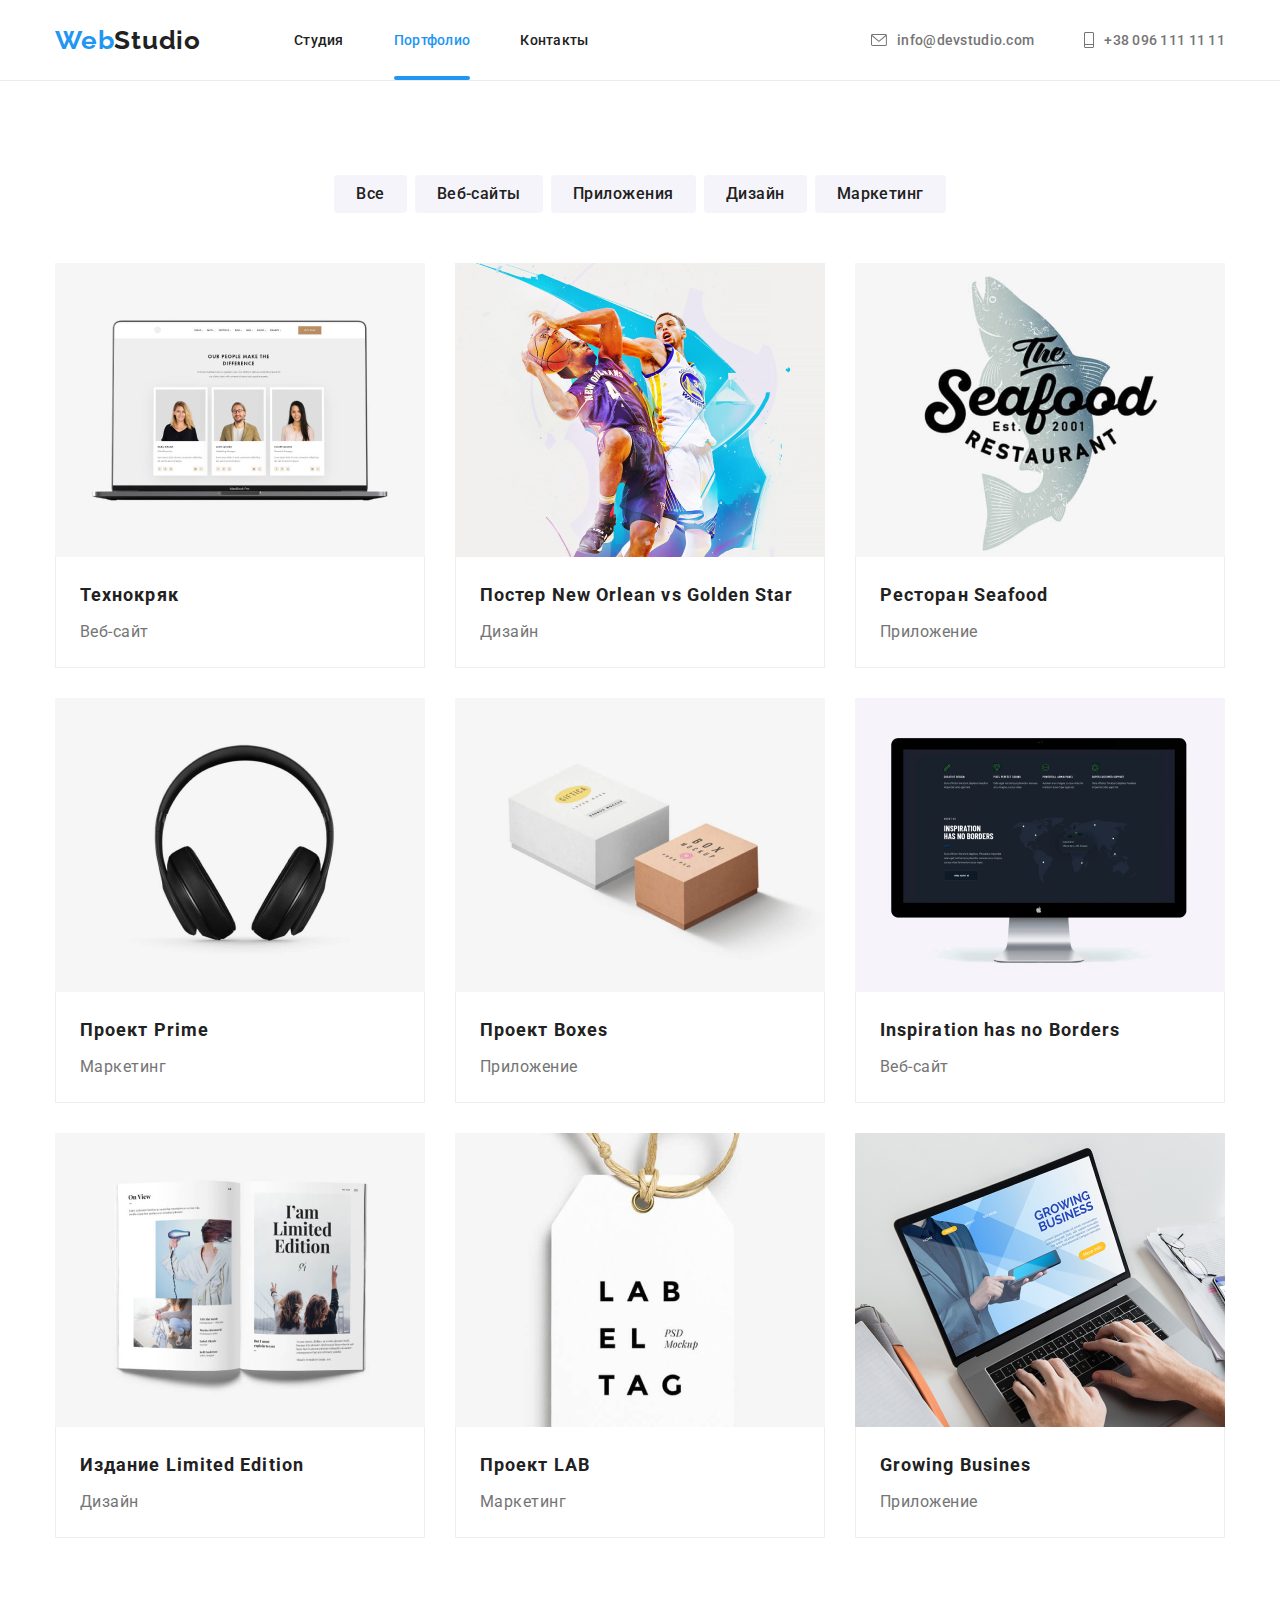
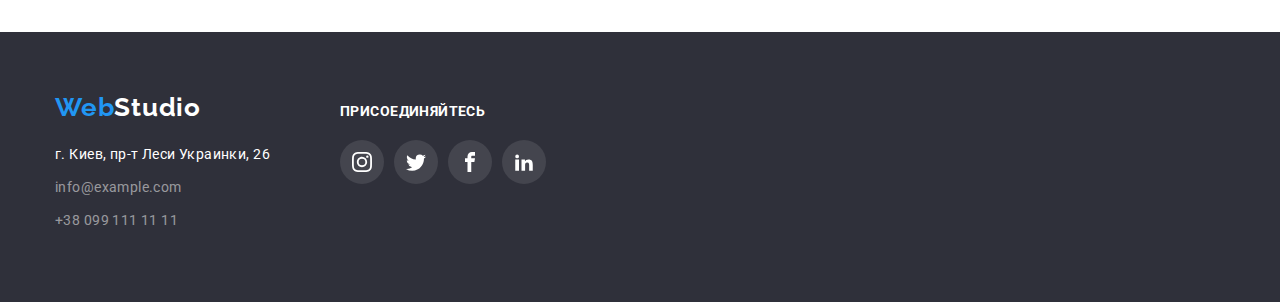
==== portfolio.html @ 1a5aabfd "2" ====
<!DOCTYPE html>
<html lang="ru">
  <head>
    <meta charset="UTF-8" />
    <title>Cтудия Портфолио</title>
    <link rel="preconnect" href="https://fonts.googleapis.com" />
    <link rel="preconnect" href="https://fonts.gstatic.com" crossorigin />
    <link
      rel="stylesheet"
      href="https://cdnjs.cloudflare.com/ajax/libs/modern-normalize/1.0.0/modern-normalize.min.css"
    />
    <link
      href="https://fonts.googleapis.com/css2?family=Raleway:wght@600;700;800&family=Roboto:wght@400;500;700;900&display=swap"
      rel="stylesheet"
    />
    <link
      rel="stylesheet"
      href="https://cdnjs.cloudflare.com/ajax/libs/modern-normalize/1.0.0/modern-normalize.min.css"
    />
    <link rel="stylesheet" href="./css/styles.css" />
  </head>

  <body>
    <!-- Логотип -->
    <header class="header">
      <div class="container nav">
        <a href="./12index.html" class="logo-header">Web<span class="studio">Studio</span></a>
        <nav class="nav">
          <ul class="nav list">
            <li class="header-navigator">
              <a href="./index.html" class="nav-info">Студия</a>
            </li>
            <li class="header-navigator">
              <a href="./portfolio.html" class="active nav-info">Портфолио</a>
            </li>
            <li class="header-navigator"><a href="#contacts" class="nav-info">Контакты</a></li>
          </ul>
        </nav>

        <ul class="heder-contacts list">
          <li class="heder-contacts-link">
            <a href="mailto:info@devstudio.com" class="mail">
              <svg class="heder-icon" width="16" height="12">
               <use href="./images/icons-sprite.svg#icon-email"></use>
              </svg>info@devstudio.com
            </a>
          </li>
          <li class="heder-contacts-link">
            <a href="tel:+380961111111" class="tel">
              <svg class="heder-icon" width="10" height="16">
                <use href="./images/icons-sprite.svg#icon-mobile"></use>
              </svg>+38 096 111 11 11
            </a>
          </li>
        </ul>
      </div>
    </header>

    <main>
      <!-- Фильтр конопки -->
      <section class="section">
        <div class="container section buttom-uni">
          <ul class="menu list">
            <li class="item filtr"><button class="link" type="button">Все</button></li>
            <li class="item filtr">
              <button class="link" type="button">Веб-сайты</button>
            </li>
            <li class="item filtr">
              <button class="link" type="button">Приложения</button>
            </li>
            <li class="item filtr">
              <button class="link" type="button">Дизайн</button>
            </li>
            <li class="item filtr">
              <button class="link" type="button">Маркетинг</button>
            </li>
          </ul>

          <!-- Портфолио -->
          <h1 class="visually-hidden">Портфолио</h1>

          <ul class="job-list list">
            <li class="job-project">
              <a href="" class="projekt-link">
                <div class="projekt-img">
                  <img
                    src="./images/tehnokrjak-website.jpg"
                    width="370"
                    height="294"
                    alt="Технокряк"
                  />
                  <p class="projekt-text">
                    Ресурс предлагает комплексные предложения с разным уровнем функционала и
                    сервисов. Все это позволит посетителю получить исчерпывающие сведения о компании
                    или частном лице.
                  </p>
                </div>
                <div class="job-project-box">
                  <h2 class="job-result">Технокряк</h2>
                  <p class="job-title">Веб-сайт</p>
                </div>
              </a>
            </li>
            <li class="job-project">
              <img
                src="./images/poster-new-orlean-design.jpg"
                width="370"
                height="294"
                alt="New Orlean vs Golden Star"
              />
              <div class="job-project-box">
                <h2 class="job-result">Постер New Orlean vs Golden Star</h2>
                <p class="job-title">Дизайн</p>
              </div>
            </li>
            <li class="job-project">
              <img
                src="./images/restoraunt-seafood-prilojenije.jpg"
                width="370"
                height="294"
                alt="Seafood"
              />
              <div class="job-project-box">
                <h2 class="job-result">Ресторан Seafood</h2>
                <p class="job-title">Приложение</p>
              </div>
            </li>
            <li class="job-project">
              <img src="./images/projekt-prime-website.jpg" width="370" height="294" alt="Prime" />
              <div class="job-project-box">
                <h2 class="job-result">Проект Prime</h2>
                <p class="job-title">Маркетинг</p>
              </div>
            </li>
            <li class="job-project">
              <img
                src="./images/projekt-boxes-prilojenije.jpg"
                width="370"
                height="294"
                alt="Boxes"
              />
              <div class="job-project-box">
                <h2 class="job-result">Проект Boxes</h2>
                <p class="job-title">Приложение</p>
              </div>
            </li>
            <li class="job-project">
              <img
                src="./images/inspiration-website.jpg"
                width="370"
                height="294"
                alt="Inspiration has no Borders"
              />
              <div class="job-project-box">
                <h2 class="job-result">Inspiration has no Borders</h2>
                <p class="job-title">Веб-сайт</p>
              </div>
            </li>
            <li class="job-project">
              <img
                src="./images/limited-edition-design.jpg"
                width="370"
                height="294"
                alt="Limited Edition"
              />
              <div class="job-project-box">
                <h2 class="job-result">Издание Limited Edition</h2>
                <p class="job-title">Дизайн</p>
              </div>
            </li>
            <li class="job-project">
              <img src="./images/projekt-lab-marketing.jpg" width="370" height="294" alt="LAB" />
              <div class="job-project-box">
                <h2 class="job-result">Проект LAB</h2>
                <p class="job-title">Маркетинг</p>
              </div>
            </li>
            <li class="job-project">
              <img
                src="./images/growing-business-prilojenije.jpg"
                width="370"
                height="294"
                alt="Growing Busines"
              />
              <div class="job-project-box">
                <h2 class="job-result">Growing Busines</h2>
                <p class="job-title">Приложение</p>
              </div>
            </li>
          </ul>
        </div>
      </section>
    </main>

    <!-- footer -->

    <footer class="grafit">
      <div class="container flex">
        <div class="footer-contacts-info">
          <a class="logo" href="./12index.html">Web<span class="studio-footer">Studio</span></a>
          <address id="contacts">
            <ul class="footer-contacts-block list">
              <li class="footer-contacts">
                <a
                  href="https://goo.gl/maps/5vLrTGRrTv6c7Xk37"
                  target="_blank"
                  rel="noopener noreferrer"
                  class="adress"
                  >г. Киев, пр-т Леси Украинки, 26
                </a>
              </li>
              <li class="footer-contacts">
                <a href="mailto:info@example.com" class="e-adress">info@example.com</a>
              </li>
              <li class="footer-contacts">
                <a href="tel:+380991111111" class="e-adress">+38 099 111 11 11</a>
              </li>
            </ul>
          </address>
        </div>
        <div class="footer-soclink">
          <p class="footer-title">присоединяйтесь</p>
          <ul class="footer-soc-list list">
            <li class="footer-soc-item">
              <a class="footer-soc-link link" href="">
                <svg class="footer-icon" width="20" height="20">
                  <use href="./images/symbol-defs.svg#icon-instagram"></use>
                </svg>
              </a>
            </li>
            <li class="footer-soc-item">
              <a class="footer-soc-link link" href="">
                <svg class="footer-icon" width="20" height="20">
                  <use href="./images/symbol-defs.svg#icon-twitter"></use>
                </svg>
              </a>
            </li>
            <li class="footer-soc-item">
              <a class="footer-soc-link link" href="">
                <svg class="footer-icon" width="20" height="20">
                  <use href="./images/symbol-defs.svg#icon-facebook"></use>
                </svg>
              </a>
            </li>
            <li class="footer-soc-item">
              <a class="footer-soc-link link" href="">
                <svg class="footer-icon" width="20" height="20">
                  <use href="./images/symbol-defs.svg#icon-linkedin2"></use>
                </svg>
              </a>
            </li>
          </ul>
        </div>
      </div>
    </footer>
  </body>
</html>
---- css/styles.css ----
*,
*::before,
*::after {
  box-sizing: border-box;
}
:root {
  --card-team-gap: 30px;
  --card-projects-gap: 30px;
  --main-brand-color: #2196f3;
  --sekond-brand-color: #212121;
  --main-body-color: #ffffff;
  --buttom-second-color: #188ce8;
  --text-main-color: #2f303a;
  --text-sekond-color: #757575;
  --background-second-color: #f5f4fa;
  --background: #e5e5e5;
  --icons-first-color:#AFB1B8;
  --e-adress-color: rgba(225, 225, 225, 0.6);
}
body {
  font-family: Roboto, sans-serif;
  color: var(--sekond-brand-color);
  background-color: var(--main-body-color);
  font-size: 14px;
  letter-spacing: 0.03em;
}
h1,
h2,
h3,
h4,
h5,
p {
  margin: 0;
}
img {
  display: block;
  /* min-width: 100%; */
  height: auto;
}
a {
  text-decoration: none;
}
.list {
  list-style: none;
  margin: 0;
  padding-left: 0px;
}
.link {
  text-decoration: none;
  padding: 0px;
}
.section {
  margin: 0 auto;
  padding-top: 94px;
  padding-bottom: 94px;
  /* padding: 0; */
}
.container {
  width: 1200px;
  margin: 0 auto;
  padding: 0 15px;
}
.header {
  padding-top: 25px;
  padding-bottom: 24px;
  border-bottom: 1px solid #ececec;
}
.header-navigator {
  margin-right: 50px;
}
.header-navigator:last-child {
  margin-right: 0px;
}
.nav {
  display: flex;
  margin-right: auto;
  align-items: center;
}
.logo-header {
  font-family: 'Raleway';
  font-weight: 700;
  font-size: 26px;
  line-height: 1.19;
  letter-spacing: 0.03em;
  color: var(--main-brand-color);
  margin-right: 93px;
}
.studio {
  color: var(--sekond-brand-color);
}
.nav .header-navigator {
}
.nav-info {
  position: relative;
  font-weight: 500;
  line-height: 1.14;
  letter-spacing: 0.02em;
  color: var(--sekond-brand-color);
}
.active::after {
  content: '';
  position: absolute;
  left: 0;
  bottom: -32px;
  width: 100%;
  height: 4px;
  border-radius: 2px;
  background-color: var(--main-brand-color);
}
.active {
  color: var(--main-brand-color);
}
.heder-contacts {
  display: flex;
}
.mail, .tel {
  display: flex;
  align-items: center;
  font-family: 'Roboto';
  font-style: normal;
  font-weight: 500;
  letter-spacing: 0.02em;
  color: var(--text-sekond-color);
}
.tel:hover,
.mail:hover {
  color: var(--main-brand-color);
  /* transition-property: color;
  transition-duration: 250ms;
  transition-timing-function: cubic-bezier(0.4, 0, 0.2, 1); */
}
.heder-contacts-link + .heder-contacts-link {
  margin-left: 50px;
}
.heder-icon {
  fill: currentColor;
  margin-right: 10px;
}
.heder-icon:hover{
  fill: currentColor;
}

/* Услуги для бизнеса */

.market {
  background-color: var(--text-main-color);
  padding-top: 200px;
  padding-bottom: 200px;
}
.wrapper {
  margin-left: auto;
  margin-right: auto;
  background-image: linear-gradient(to right, rgba(47, 48, 58, 0.4), rgba(47, 48, 58, 0.4)),
    url(../images/idias\ for\ bisenes.jpg);
  background-repeat: no-repeat;
  background-position: center;
  background-size: cover;
  max-width: 1600px;
  height: 600px;
}

.solution {
  text-align: center;
  width: 696px;
  margin: 0px auto;
  font-family: 'Roboto';
  font-weight: 900;
  font-size: 44px;
  line-height: 1.36;
  letter-spacing: 0.06em;
  text-transform: uppercase;
  color: var(--main-body-color);
}
.order {
  display: block;
  margin: 0 auto;
  padding: 10px 32px 10px 32px;
  margin-top: 30px;
  background: var(--main-brand-color);
  box-shadow: 0px 4px 4px rgba(0, 0, 0, 0.15);
  border: 0;
  border-radius: 4px;
  /* text buttom */
  font-family: 'Roboto';
  font-weight: 700;
  font-size: 16px;
  line-height: 1.88;
  text-align: center;
  letter-spacing: 0.06em;
  color: var(--main-body-color);
  cursor: pointer;
}
.order:hover {
  background-color: var(--buttom-second-color);
}
.order:focus {
  cursor: progress;
}
.visually-hidden {
  position: absolute;
  width: 1px;
  height: 1px;
  margin: -1px;
  border: 0;
  padding: 0;
  white-space: nowrap;
  clip-path: inset(100%);
  clip: rect(0 0 0 0);
  overflow: hidden;
}

/* Особенности работы */

.feature {
  display: flex;
  justify-content: center;
  align-items: center;
  width: 100%;
  height: 120px;
  margin-bottom: 30px;
  background-color: var(--background-second-color);
  border-radius: 4px;
}
.fors {
  display: flex;
}
.fors-li {
  margin-left: 30px;
  max-width: 270px;
}
.fors-li:first-child {
  margin-left: 0px;
}

.soft-skils {
  font-family: 'Roboto';
  font-size: 14px;
  font-weight: 700;
  letter-spacing: 0.03em;
  text-transform: uppercase;
  color: var(--sekond-brand-color);
  margin: 0 0 10px 0;
}
.skils {
  font-family: 'Roboto';
  font-style: normal;
  font-weight: 400;
  line-height: 1.71;
  letter-spacing: 0.03em;
  color: var(--text-sekond-color);
  margin: 0;
}

/* Три картинки */

.work {
  padding-top: 0px;
}
.hobby {
  font-family: 'Roboto';
  font-weight: 700;
  font-size: 36px;
  line-height: 1.16;
  text-align: center;
  color: var(--sekond-brand-color);
  margin-bottom: 50px;
}
.pic {
  display: flex;
}
.img-box {
  margin-right: 30px;
  position: relative;
}
.img-box:last-child {
  margin-right: 0px;
}
.img-text {
  display: flex;
  justify-content: center;
  align-items: center;
  position: absolute;
  width: 100%;
  height: 70px;
  bottom: 0;
  font-weight: 700;
  text-align: center;
  letter-spacing: 0.03em;
  text-transform: uppercase;
  color: var(--main-body-color);
  background: rgba(47, 48, 58, 0.8);
}

/* КОМАНДА */

.team {
  background-color: var(--background-second-color);
}

.mishion {
  font-family: 'Roboto';
  font-weight: 700;
  font-size: 36px;
  line-height: 1.16;
  text-align: center;
  letter-spacing: 0.03em;
  color: var(--sekond-brand-color);
  margin-bottom: 50px;
}

.team-box {
  display: flex;
  justify-content: center;
}

.team-box > .team-box-unit {
  flex-basis: calc(100% / 4 - var(--card-team-gap));
  margin-left: var(--card-team-gap);
}
.team-box-unit {
  background: #ffffff;
  box-shadow: 0px 1px 3px rgba(0, 0, 0, 0.12), 0px 1px 1px rgba(0, 0, 0, 0.14),
    0px 2px 1px rgba(0, 0, 0, 0.2);
  border-radius: 0px 0px 4px 4px;
  overflow: hidden;
}
.team-box-unit:first-child {
  margin-left: 0px;
}
.team-box-info {
  padding: 30px 0;
}

.soname {
  text-align: center;
  font-family: 'Roboto';
  font-weight: 500;
  font-size: 16px;
  line-height: 1.19;
  letter-spacing: 0.03em;
  color: var(--sekond-brand-color);
}
.job {
  text-align: center;
  font-family: 'Roboto';
  font-weight: 400;
  font-size: 16px;
  line-height: 1.19;
  letter-spacing: 0.03em;
  color: var(--text-sekond-color);
  margin-top: 10px;
}
/* ССЫЛКИ НА СОЦ СЕТИ */

.soshial-list {
  display: flex;
  align-items: center;
  justify-content: center;
  margin-top: 16px;
}
.soshial-links-img {
  margin-right: 10px;
}
.soshial-links-img:last-child {
  margin-right: 0px;
}
.links-img {
  display: flex;
  align-items: center;
  justify-content: center;
  width: 44px;
  height: 44px;
  border-radius: 50%;
  color: var(--icons-first-color);
}

.links-img:hover,
.links-img:focus {
  background-color: var(--buttom-second-color);
  color: var(--main-body-color);
  transition-property: background;
  transition-duration: 250ms;
  transition-timing-function: cubic-bezier(0.4, 0, 0.2, 1);
}
.icons {
  fill: currentColor;
  transition-property: fill;
  transition-duration: 250ms;
  transition-timing-function: cubic-bezier(0.4, 0, 0.2, 1);
}
.icons:hover,
.icons:focus {
  fill: currentColor;
}

/* KLIENTS */

.klients-list {
  display: flex;
  justify-content: center;
  margin-left: auto;
  margin-right: auto;
}
.klients {
  margin-right: 30px;
}
.klients:last-child {
  margin-right: 0px;
}
.item-client-link {
  display: flex;
  justify-content: center;
  align-items: center;
  width: 170px;
  height: 92px;
  color: var(--icons-first-color);
  border: 1px solid var(--icons-first-color);
  border-radius: 4px;
}
.item-client-link:hover, .item-client-link:focus {
  color: var(--main-brand-color);
  border-color: var(--main-brand-color);
}
.client-icon {
  fill: currentColor;
}
.client-icon:hover {
  fill: currentColor;
}

/* FOTER */

.grafit {
  background-color: var(--text-main-color);
  padding: 60px 0;
}
.flex {
  display: flex;
  align-items: baseline;
}
.footer-contacts-info {
  margin-right: 70px;
}
.logo {
  display: block;
  margin-bottom: 20px;
  font-family: 'Raleway';
  text-decoration: none;
  font-weight: 700;
  font-size: 26px;
  line-height: 1.19;
  letter-spacing: 0.03em;
  color: var(--main-brand-color);
}
.studio-footer {
  color: var(--main-body-color);
}
.footer-contacts-block {
  margin-bottom: 9px;
}
.footer-contacts {
  margin-bottom: 9px;
}
.footer-contacts:last-child {
  margin-bottom: 0;
}
.adress {
  font-family: 'Roboto';
  font-weight: 400;
  font-style: normal;
  line-height: 1.71;
  letter-spacing: 0.03em;
  color: var(--main-body-color);
}
.e-adress {
  color: var(--e-adress-color);
  font-style: normal;
  font-family: 'Roboto';
  font-weight: 400;
  line-height: 1.71;
  letter-spacing: 0.03em;
}
.adress:hover,
.e-adress:hover,
.e-adress:focus,
.adress:focus {
  color: var(--main-brand-color);
  transition-property: color;
  transition-duration: 250ms;
  transition-timing-function: cubic-bezier(0.4, 0, 0.2, 1);
}

/*-- иконки футера-- */

.footer-title {
  margin-bottom: 20px;
  font-family: 'Roboto';
  font-style: normal;
  font-weight: 700;
  font-size: 14px;
  line-height: 1.14;
  letter-spacing: 0.03em;
  text-transform: uppercase;
  color: var(--main-body-color);
}
.footer-soc-link {
  display: flex;
  width: 44px;
  height: 44px;
  justify-content: center;
  align-items: center;
  border-radius: 50%;
  background: rgba(255, 255, 255, 0.1);
}
.footer-soc-link:hover,
.footer-soc-link:focus {
  background-color: var(--main-brand-color);
  transition-property: background-color;
  transition-duration: 250ms;
  transition-timing-function: cubic-bezier(0.4, 0, 0.2, 1);
}
.footer-soc-list {
  display: flex;
  margin-left: auto;
}
.footer-soc-list .footer-soc-item + .footer-soc-item {
  margin-left: 10px;
}
.footer-soc-link{
  color: var(--main-body-color);
}
.footer-icon {
  fill: currentColor;
}

/* Кнопки портфолио */

.buttom-unit {
  margin-top: 94px;
  margin-bottom: 50px;
}
.menu {
  display: flex;
  justify-content: center;
  margin-bottom: 50px;
}
.filtr {
  margin: 0 8px 0 0px;
}
.filtr:last-child {
  margin: 0;
}
.menu .link {
  padding: 6px 22px;
  border-radius: 4px;
  border: 0;
  font-family: 'Roboto';
  font-style: normal;
  font-weight: 500;
  font-size: 16px;
  line-height: 1.63;
  letter-spacing: 0.03em;
  color: var(--sekond-brand-color);
  background: var(--background-second-color);
  cursor: pointer;
}
.menu .link:hover,
.link:focus {
  background: var(--main-brand-color);
  color: var(--main-body-color);
  box-shadow: 0px 3px 1px rgba(0, 0, 0, 0.1), 0px 1px 2px rgba(0, 0, 0, 0.08),
    0px 2px 2px rgba(0, 0, 0, 0.12);
  transition-property: background-color;
  transition-duration: 250ms;
  transition-timing-function: cubic-bezier(0.4, 0, 0.2, 1);
}

.job-list {
  position: relative;
  display: flex;
  flex-wrap: wrap;
  /* justify-content: center; */
}
.job-project {
  position: relative;
  cursor: pointer;
  flex-basis: calc(100% / 3 - var(--card-projects-gap));
  margin-left: var(--card-projects-gap);
  margin-top: var(--card-projects-gap);
}
.job-project:hover,
.projekt-link:focus {
  box-shadow: 0px 1px 1px rgba(0, 0, 0, 0.12), 0px 4px 4px rgba(0, 0, 0, 0.06),
    1px 4px 6px rgba(0, 0, 0, 0.16);
}

.projekt-link:hover .projekt-text {
  transform: translateY(0);
}
.projekt-img {
  position: relative;
  overflow: hidden;
}
.projekt-text {
  position: absolute;
  top: 0;
  background-color: rgba(33, 150, 243, 0.9);
  padding: 63px 24px;
  transform: translateY(100%);
  transition: transform 250ms cubic-bezier(0.4, 0, 0.2, 1);
  font-weight: 400;
  font-size: 18px;
  line-height: 1.56;
  letter-spacing: 0.03em;
  color: var(--main-body-color);
}
.job-project-box {
  padding: 20px 24px 20px 24px;
  border-left: 1px solid #eeeeee;
  border-right: 1px solid #eeeeee;
  border-bottom: 1px solid #eeeeee;
}
.job-project:nth-child(n + 7) {
  margin-bottom: 0px;
}
.job-project:nth-child(-n + 3) {
  margin-top: 0px;
}
.job-project:nth-child(3n) {
  margin-right: 0px;
}
.job-project:nth-child(3n + 1) {
  margin-left: 0px;
}
.job-result {
  margin-bottom: 4px;
  font-family: 'Roboto';
  font-weight: 700;
  font-size: 18px;
  line-height: 2;
  color: var(--sekond-brand-color);
  letter-spacing: 0.06em;
}
.job-title {
  font-family: 'Roboto';
  font-weight: 400;
  font-size: 16px;
  line-height: 1.88;
  letter-spacing: 0.03em;
  color: var(--text-sekond-color);
}
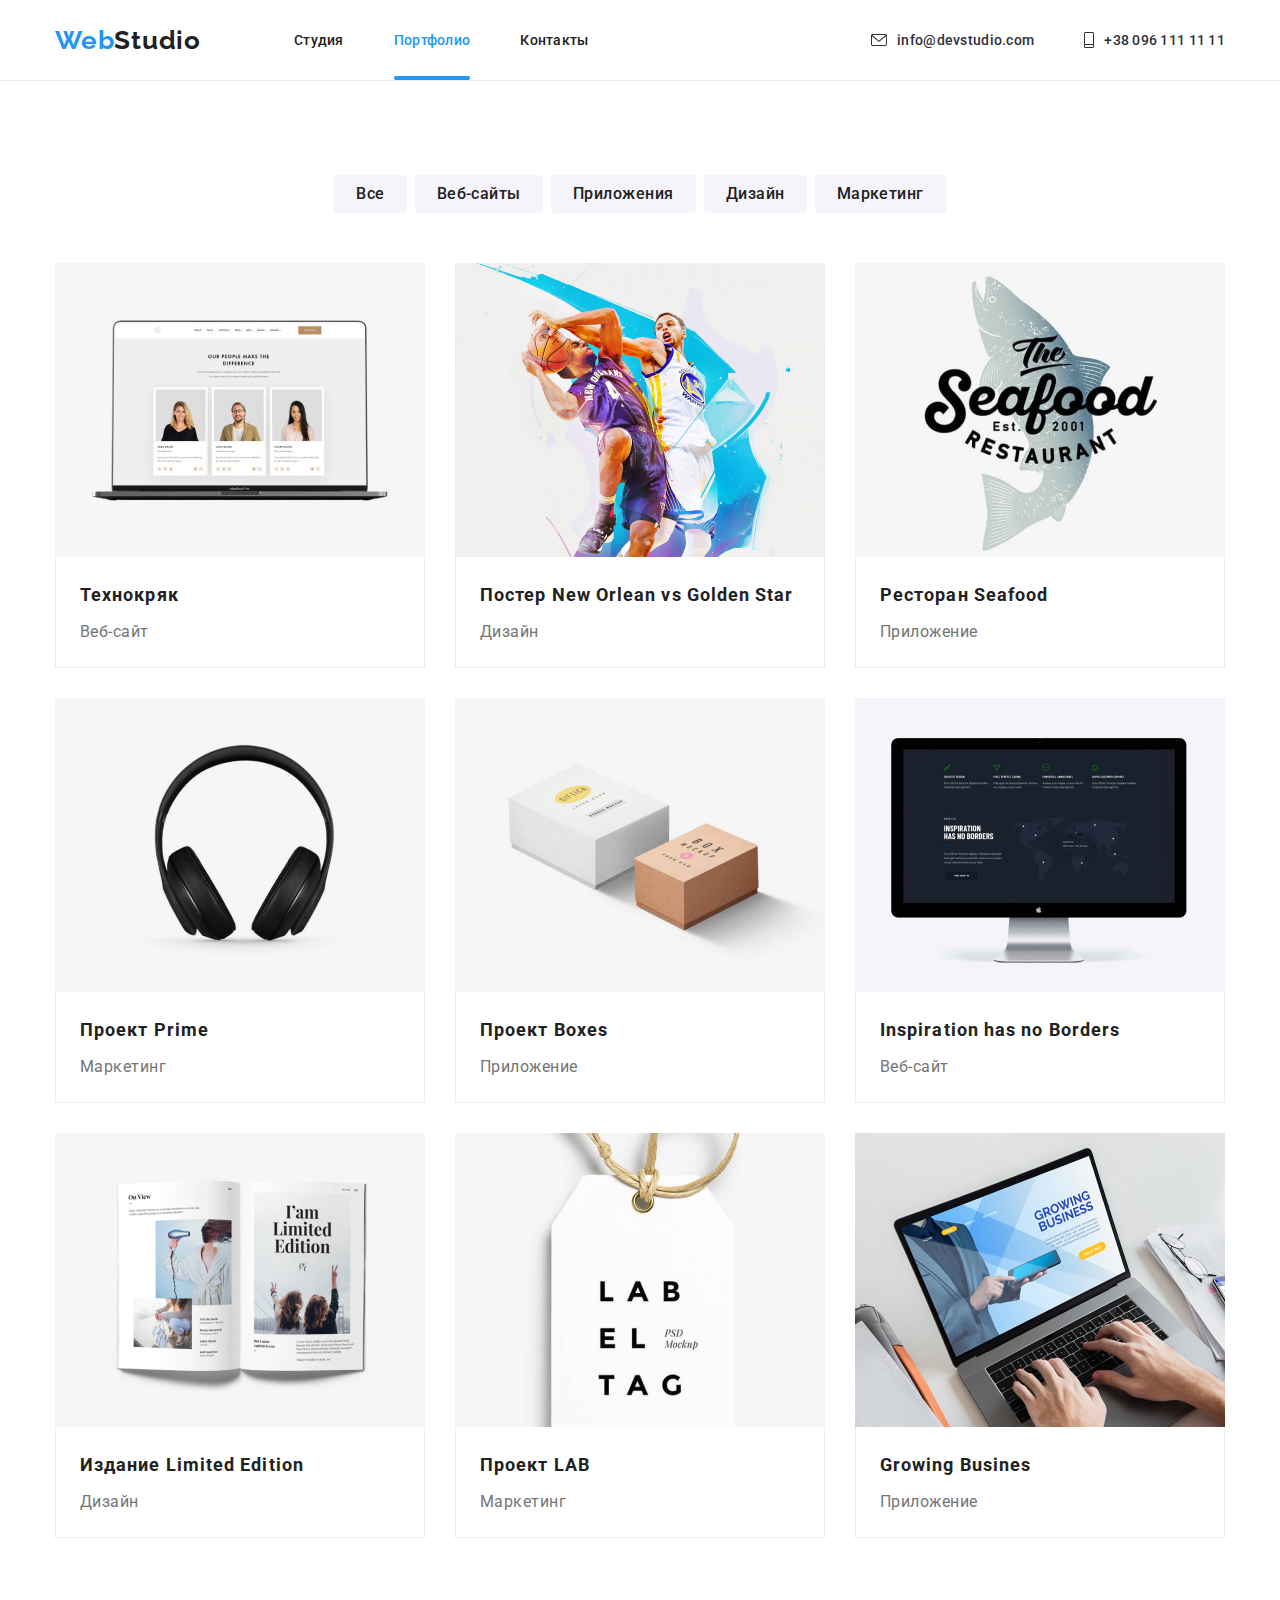
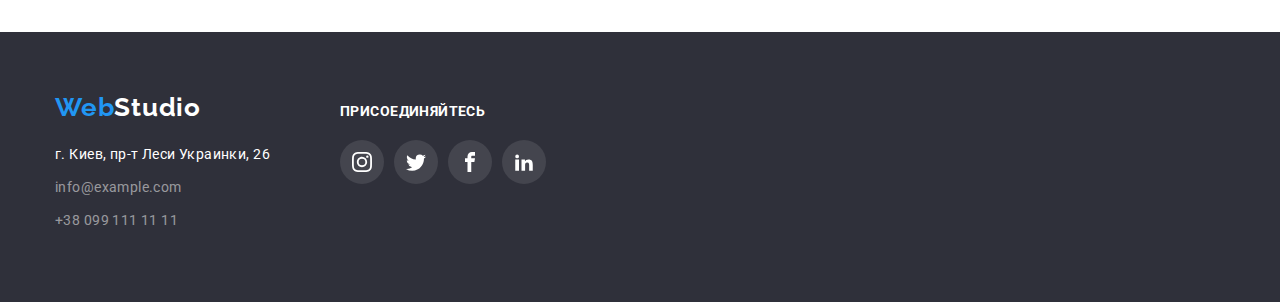
==== commit 6488e348: "2" ====
--- a/portfolio.html
+++ b/portfolio.html
@@ -57,7 +57,7 @@
     </header>
 
     <main>
-      <!-- Фильтр конопки -->
+      <!-- Кнопки портфолио фильтр -->
       <section class="section">
         <div class="container section buttom-uni">
           <ul class="menu list">
@@ -83,109 +83,153 @@
             <li class="job-project">
               <a href="" class="projekt-link">
                 <div class="projekt-img">
-                  <img
-                    src="./images/tehnokrjak-website.jpg"
-                    width="370"
-                    height="294"
-                    alt="Технокряк"
-                  />
-                  <p class="projekt-text">
+                  <img src="./images/tehnokrjak-website.jpg"
+                    width="370" height="294" alt="Технокряк"/> 
+                   <p class="projekt-text">
+                     Ресурс предлагает комплексные предложения с разным уровнем функционала и
+                     сервисов. Все это позволит посетителю получить исчерпывающие сведения о компании
+                     или частном лице.
+                   </p>
+                </div>
+                <div class="job-project-box">
+                  <h2 class="job-result">Технокряк</h2>
+                  <p class="job-title">Веб-сайт</p>
+                </div>
+              </a>
+            </li>
+            <li class="job-project">
+              <a href="" class="projekt-link">
+                <div class="projekt-img">
+                  <img src="./images/poster-new-orlean-design.jpg"
+                   width="370" height="294" alt="New Orlean vs Golden Star"/>
+                   <p class="projekt-text">
+                     Ресурс предлагает комплексные предложения с разным уровнем функционала и
+                     сервисов. Все это позволит посетителю получить исчерпывающие сведения о компании
+                     или частном лице.
+                   </p>
+                </div>
+                <div class="job-project-box">
+                 <h2 class="job-result">Постер New Orlean vs Golden Star</h2>
+                 <p class="job-title">Дизайн</p>
+                </div>
+              </a>
+            </li>
+            <li class="job-project">
+              <a href="" class="projekt-link">
+                 <div class="projekt-img">
+                   <img src="./images/restoraunt-seafood-prilojenije.jpg"
+                    width="370" height="294" alt="New Orlean vs Golden Star"/>
+                   <p class="projekt-text">
+                     Ресурс предлагает комплексные предложения с разным уровнем функционала и
+                     сервисов. Все это позволит посетителю получить исчерпывающие сведения о компании
+                     или частном лице.
+                   </p>
+                 </div>
+                  <div class="job-project-box">
+                   <h2 class="job-result">Ресторан Seafood</h2>
+                   <p class="job-title">Приложение</p>
+                 </div>
+              </a>
+            </li>
+            <li class="job-project">
+              <a href="" class="projekt-link">
+                 <div class="projekt-img">
+                   <img src="./images/projekt-prime-website.jpg" width="370" height="294" alt="Prime" />
+                   <p class="projekt-text">
+                     Ресурс предлагает комплексные предложения с разным уровнем функционала и
+                     сервисов. Все это позволит посетителю получить исчерпывающие сведения о компании
+                     или частном лице.
+                    </p>
+                 </div>
+                 <div class="job-project-box">
+                   <h2 class="job-result">Проект Prime</h2>
+                   <p class="job-title">Маркетинг</p>
+                 </div>
+              </a>
+            </li>
+            <li class="job-project">
+              <a href="" class="projekt-link">
+                <div class="projekt-img">
+                  <img src="./images/projekt-boxes-prilojenije.jpg"
+                    width="370" height="294" alt="Boxes"/>
+                   <p class="projekt-text">
+                     Ресурс предлагает комплексные предложения с разным уровнем функционала и
+                     сервисов. Все это позволит посетителю получить исчерпывающие сведения о компании
+                     или частном лице.
+                   </p>
+                </div>
+                  <div class="job-project-box">
+                   <h2 class="job-result">Проект Boxes</h2>
+                   <p class="job-title">Приложение</p>
+                  </div>
+              </a>
+            </li>
+            <li class="job-project">
+              <a href="" class="projekt-link">
+                <div class="projekt-img">
+                  <img src="./images/inspiration-website.jpg"
+                    width="370" height="294" alt="Inspiration has no Borders"/>
+                   <p class="projekt-text">
+                     Ресурс предлагает комплексные предложения с разным уровнем функционала и
+                     сервисов. Все это позволит посетителю получить исчерпывающие сведения о компании
+                     или частном лице.
+                   </p>
+                 </div>
+                 <div class="job-project-box">
+                   <h2 class="job-result">Inspiration has no Borders</h2>
+                   <p class="job-title">Веб-сайт</p>
+                 </div>
+              </a>
+            </li>
+            <li class="job-project">
+              <a href="" class="projekt-link">
+                <div class="projekt-img">
+                 <img src="./images/limited-edition-design.jpg"
+                  width="370" height="294" alt="Limited Edition"/>
+                 <p class="projekt-text">
                     Ресурс предлагает комплексные предложения с разным уровнем функционала и
                     сервисов. Все это позволит посетителю получить исчерпывающие сведения о компании
                     или частном лице.
-                  </p>
+                 </p>
                 </div>
                 <div class="job-project-box">
-                  <h2 class="job-result">Технокряк</h2>
-                  <p class="job-title">Веб-сайт</p>
-                </div>
-              </a>
-            </li>
-            <li class="job-project">
-              <img
-                src="./images/poster-new-orlean-design.jpg"
-                width="370"
-                height="294"
-                alt="New Orlean vs Golden Star"
-              />
-              <div class="job-project-box">
-                <h2 class="job-result">Постер New Orlean vs Golden Star</h2>
-                <p class="job-title">Дизайн</p>
-              </div>
-            </li>
-            <li class="job-project">
-              <img
-                src="./images/restoraunt-seafood-prilojenije.jpg"
-                width="370"
-                height="294"
-                alt="Seafood"
-              />
-              <div class="job-project-box">
-                <h2 class="job-result">Ресторан Seafood</h2>
-                <p class="job-title">Приложение</p>
-              </div>
-            </li>
-            <li class="job-project">
-              <img src="./images/projekt-prime-website.jpg" width="370" height="294" alt="Prime" />
-              <div class="job-project-box">
-                <h2 class="job-result">Проект Prime</h2>
-                <p class="job-title">Маркетинг</p>
-              </div>
-            </li>
-            <li class="job-project">
-              <img
-                src="./images/projekt-boxes-prilojenije.jpg"
-                width="370"
-                height="294"
-                alt="Boxes"
-              />
-              <div class="job-project-box">
-                <h2 class="job-result">Проект Boxes</h2>
-                <p class="job-title">Приложение</p>
-              </div>
-            </li>
-            <li class="job-project">
-              <img
-                src="./images/inspiration-website.jpg"
-                width="370"
-                height="294"
-                alt="Inspiration has no Borders"
-              />
-              <div class="job-project-box">
-                <h2 class="job-result">Inspiration has no Borders</h2>
-                <p class="job-title">Веб-сайт</p>
-              </div>
-            </li>
-            <li class="job-project">
-              <img
-                src="./images/limited-edition-design.jpg"
-                width="370"
-                height="294"
-                alt="Limited Edition"
-              />
-              <div class="job-project-box">
-                <h2 class="job-result">Издание Limited Edition</h2>
-                <p class="job-title">Дизайн</p>
-              </div>
-            </li>
-            <li class="job-project">
-              <img src="./images/projekt-lab-marketing.jpg" width="370" height="294" alt="LAB" />
-              <div class="job-project-box">
-                <h2 class="job-result">Проект LAB</h2>
-                <p class="job-title">Маркетинг</p>
-              </div>
-            </li>
-            <li class="job-project">
-              <img
-                src="./images/growing-business-prilojenije.jpg"
-                width="370"
-                height="294"
-                alt="Growing Busines"
-              />
-              <div class="job-project-box">
-                <h2 class="job-result">Growing Busines</h2>
-                <p class="job-title">Приложение</p>
-              </div>
+                  <h2 class="job-result">Издание Limited Edition</h2>
+                  <p class="job-title">Дизайн</p>
+                </div>
+              </a>
+            </li>
+            <li class="job-project">
+              <a href="" class="projekt-link">
+                 <div class="projekt-img">
+                   <img src="./images/projekt-lab-marketing.jpg" width="370" height="294" alt="LAB" />
+                    <p class="projekt-text">
+                      Ресурс предлагает комплексные предложения с разным уровнем функционала и
+                      сервисов. Все это позволит посетителю получить исчерпывающие сведения о компании
+                      или частном лице.
+                    </p>
+                  </div>
+                   <div class="job-project-box">
+                     <h2 class="job-result">Проект LAB</h2>
+                     <p class="job-title">Маркетинг</p>
+                   </div>
+              </a>
+            </li>
+            <li class="job-project">
+              <a href="" class="projekt-link">
+                 <div class="projekt-img">
+                   <img src="./images/growing-business-prilojenije.jpg"
+                    width="370" height="294" alt="Growing Busines"/>
+                   <p class="projekt-text">
+                     Ресурс предлагает комплексные предложения с разным уровнем функционала и
+                     сервисов. Все это позволит посетителю получить исчерпывающие сведения о компании
+                     или частном лице.
+                   </p>
+                 </div>
+                 <div class="job-project-box">
+                    <h2 class="job-result">Growing Busines</h2>
+                    <p class="job-title">Приложение</p>
+                 </div>
+              </a>
             </li>
           </ul>
         </div>
--- a/css/styles.css
+++ b/css/styles.css
@@ -14,7 +14,7 @@
   --text-sekond-color: #757575;
   --background-second-color: #f5f4fa;
   --background: #e5e5e5;
-  --icons-first-color:#AFB1B8;
+  --icons-first-color: #afb1b8;
   --e-adress-color: rgba(225, 225, 225, 0.6);
 }
 body {
@@ -53,7 +53,6 @@
   margin: 0 auto;
   padding-top: 94px;
   padding-bottom: 94px;
-  /* padding: 0; */
 }
 .container {
   width: 1200px;
@@ -87,8 +86,6 @@
 }
 .studio {
   color: var(--sekond-brand-color);
-}
-.nav .header-navigator {
 }
 .nav-info {
   position: relative;
@@ -96,6 +93,13 @@
   line-height: 1.14;
   letter-spacing: 0.02em;
   color: var(--sekond-brand-color);
+}
+.nav-info:hover,
+.nav-info:focus {
+  color: var(--main-brand-color);
+  transition-property: color;
+  transition-duration: 250ms;
+  transition-timing-function: cubic-bezier(0.4, 0, 0.2, 1);
 }
 .active::after {
   content: '';
@@ -113,21 +117,22 @@
 .heder-contacts {
   display: flex;
 }
-.mail, .tel {
+.mail,
+.tel {
   display: flex;
   align-items: center;
   font-family: 'Roboto';
   font-style: normal;
   font-weight: 500;
   letter-spacing: 0.02em;
-  color: var(--text-sekond-color);
+  color: var(--text-main-color);
+  transition-property: color;
+  transition-duration: 250ms;
+  transition-timing-function: cubic-bezier(0.4, 0, 0.2, 1);
 }
 .tel:hover,
 .mail:hover {
   color: var(--main-brand-color);
-  /* transition-property: color;
-  transition-duration: 250ms;
-  transition-timing-function: cubic-bezier(0.4, 0, 0.2, 1); */
 }
 .heder-contacts-link + .heder-contacts-link {
   margin-left: 50px;
@@ -136,7 +141,7 @@
   fill: currentColor;
   margin-right: 10px;
 }
-.heder-icon:hover{
+.heder-icon:hover {
   fill: currentColor;
 }
 
@@ -284,8 +289,8 @@
   height: 70px;
   bottom: 0;
   font-weight: 700;
-  text-align: center;
-  letter-spacing: 0.03em;
+  /* text-align: center; */
+  /* letter-spacing: 0.03em; */
   text-transform: uppercase;
   color: var(--main-body-color);
   background: rgba(47, 48, 58, 0.8);
@@ -318,7 +323,7 @@
   margin-left: var(--card-team-gap);
 }
 .team-box-unit {
-  background: #ffffff;
+  background: var(--main-body-color);
   box-shadow: 0px 1px 3px rgba(0, 0, 0, 0.12), 0px 1px 1px rgba(0, 0, 0, 0.14),
     0px 2px 1px rgba(0, 0, 0, 0.2);
   border-radius: 0px 0px 4px 4px;
@@ -372,28 +377,25 @@
   height: 44px;
   border-radius: 50%;
   color: var(--icons-first-color);
+  transition-property: background-color, color;
+  transition-duration: 250ms;
+  transition-timing-function: cubic-bezier(0.4, 0, 0.2, 1);
 }
 
 .links-img:hover,
 .links-img:focus {
   background-color: var(--buttom-second-color);
   color: var(--main-body-color);
-  transition-property: background;
-  transition-duration: 250ms;
-  transition-timing-function: cubic-bezier(0.4, 0, 0.2, 1);
 }
 .icons {
   fill: currentColor;
-  transition-property: fill;
-  transition-duration: 250ms;
-  transition-timing-function: cubic-bezier(0.4, 0, 0.2, 1);
 }
 .icons:hover,
 .icons:focus {
   fill: currentColor;
 }
 
-/* KLIENTS */
+/* ----Постоянные клиенты---- */
 
 .klients-list {
   display: flex;
@@ -416,8 +418,12 @@
   color: var(--icons-first-color);
   border: 1px solid var(--icons-first-color);
   border-radius: 4px;
-}
-.item-client-link:hover, .item-client-link:focus {
+  transition-property: border-color, color;
+  transition-duration: 250ms;
+  transition-timing-function: cubic-bezier(0.4, 0, 0.2, 1);
+}
+.item-client-link:hover,
+.item-client-link:focus {
   color: var(--main-brand-color);
   border-color: var(--main-brand-color);
 }
@@ -471,6 +477,9 @@
   line-height: 1.71;
   letter-spacing: 0.03em;
   color: var(--main-body-color);
+  transition-property: color;
+  transition-duration: 250ms;
+  transition-timing-function: cubic-bezier(0.4, 0, 0.2, 1);
 }
 .e-adress {
   color: var(--e-adress-color);
@@ -479,15 +488,15 @@
   font-weight: 400;
   line-height: 1.71;
   letter-spacing: 0.03em;
+  transition-property: color;
+  transition-duration: 250ms;
+  transition-timing-function: cubic-bezier(0.4, 0, 0.2, 1);
 }
 .adress:hover,
 .e-adress:hover,
 .e-adress:focus,
 .adress:focus {
   color: var(--main-brand-color);
-  transition-property: color;
-  transition-duration: 250ms;
-  transition-timing-function: cubic-bezier(0.4, 0, 0.2, 1);
 }
 
 /*-- иконки футера-- */
@@ -510,14 +519,15 @@
   justify-content: center;
   align-items: center;
   border-radius: 50%;
+  color: var(--main-body-color);
   background: rgba(255, 255, 255, 0.1);
+  transition-property: background-color;
+  transition-duration: 250ms;
+  transition-timing-function: cubic-bezier(0.4, 0, 0.2, 1);
 }
 .footer-soc-link:hover,
 .footer-soc-link:focus {
   background-color: var(--main-brand-color);
-  transition-property: background-color;
-  transition-duration: 250ms;
-  transition-timing-function: cubic-bezier(0.4, 0, 0.2, 1);
 }
 .footer-soc-list {
   display: flex;
@@ -525,9 +535,6 @@
 }
 .footer-soc-list .footer-soc-item + .footer-soc-item {
   margin-left: 10px;
-}
-.footer-soc-link{
-  color: var(--main-body-color);
 }
 .footer-icon {
   fill: currentColor;
@@ -562,6 +569,9 @@
   letter-spacing: 0.03em;
   color: var(--sekond-brand-color);
   background: var(--background-second-color);
+  transition-property: background-color;
+  transition-duration: 250ms;
+  transition-timing-function: cubic-bezier(0.4, 0, 0.2, 1);
   cursor: pointer;
 }
 .menu .link:hover,
@@ -570,16 +580,12 @@
   color: var(--main-body-color);
   box-shadow: 0px 3px 1px rgba(0, 0, 0, 0.1), 0px 1px 2px rgba(0, 0, 0, 0.08),
     0px 2px 2px rgba(0, 0, 0, 0.12);
-  transition-property: background-color;
-  transition-duration: 250ms;
-  transition-timing-function: cubic-bezier(0.4, 0, 0.2, 1);
-}
+  }
 
 .job-list {
   position: relative;
   display: flex;
   flex-wrap: wrap;
-  /* justify-content: center; */
 }
 .job-project {
   position: relative;
@@ -588,13 +594,16 @@
   margin-left: var(--card-projects-gap);
   margin-top: var(--card-projects-gap);
 }
-.job-project:hover,
+.projekt-link{
+  display: block;
+}
+.projekt-link:hover,
 .projekt-link:focus {
   box-shadow: 0px 1px 1px rgba(0, 0, 0, 0.12), 0px 4px 4px rgba(0, 0, 0, 0.06),
     1px 4px 6px rgba(0, 0, 0, 0.16);
 }
 
-.projekt-link:hover .projekt-text {
+.projekt-link:hover .projekt-text, .projekt-link:focus .projekt-text {
   transform: translateY(0);
 }
 .projekt-img {
@@ -649,3 +658,56 @@
   letter-spacing: 0.03em;
   color: var(--text-sekond-color);
 }
+
+/* --MODAL-- */
+
+.backdrop {
+  position: fixed;
+  top: 0;
+  left: 0;
+  width: 100%;
+  height: 100%;
+  background-color: rgba(0, 0, 0, 0.2);
+  transition: opacity 250ms cubic-bezier(0.4, 0, 0.2, 1), visibility 250ms;
+}
+.modal {
+  position: absolute;
+  top: 50%;
+  left: 50%;
+  transform: translate(-50%, -50%);
+  width: 528px;
+  height: 581px;
+  background-color: var(--main-body-color);
+  border-radius: 4px;
+  box-shadow: 0px 1px 3px rgba(0, 0, 0, 0.12), 0px 1px 1px rgba(0, 0, 0, 0.14),
+    0px 2px 1px rgba(0, 0, 0, 0.1);
+}
+
+.modal-close-btn {
+  position: absolute;
+  top: 8px;
+  right: 8px;
+  display: flex;
+  align-items: center;
+  justify-content: center;
+  padding: 0;
+  width: 30px;
+  height: 30px;
+  border-radius: 50%;
+  border: 1px solid rgba(0, 0, 0, 0.1);
+  color: #000;
+  background-color: var(--main-body-color);
+  transition-property: background color;
+  transition-duration: 250ms;
+  transition-timing-function: cubic-bezier(0.4, 0, 0.2, 1);
+}
+.modal-close-btn:hover, .modal-close-btn:focus {
+  cursor: pointer;
+  fill: var(--buttom-second-color);
+  box-shadow: 0px 1px 3px rgba(0, 0, 0, 0.12), 0px 1px 1px rgba(0, 0, 0, 0.14),
+    0px 2px 1px rgba(0, 0, 0, 0.2);
+}
+.backdrop.is-hidden {
+  opacity: 0;
+  pointer-events: none;
+}
